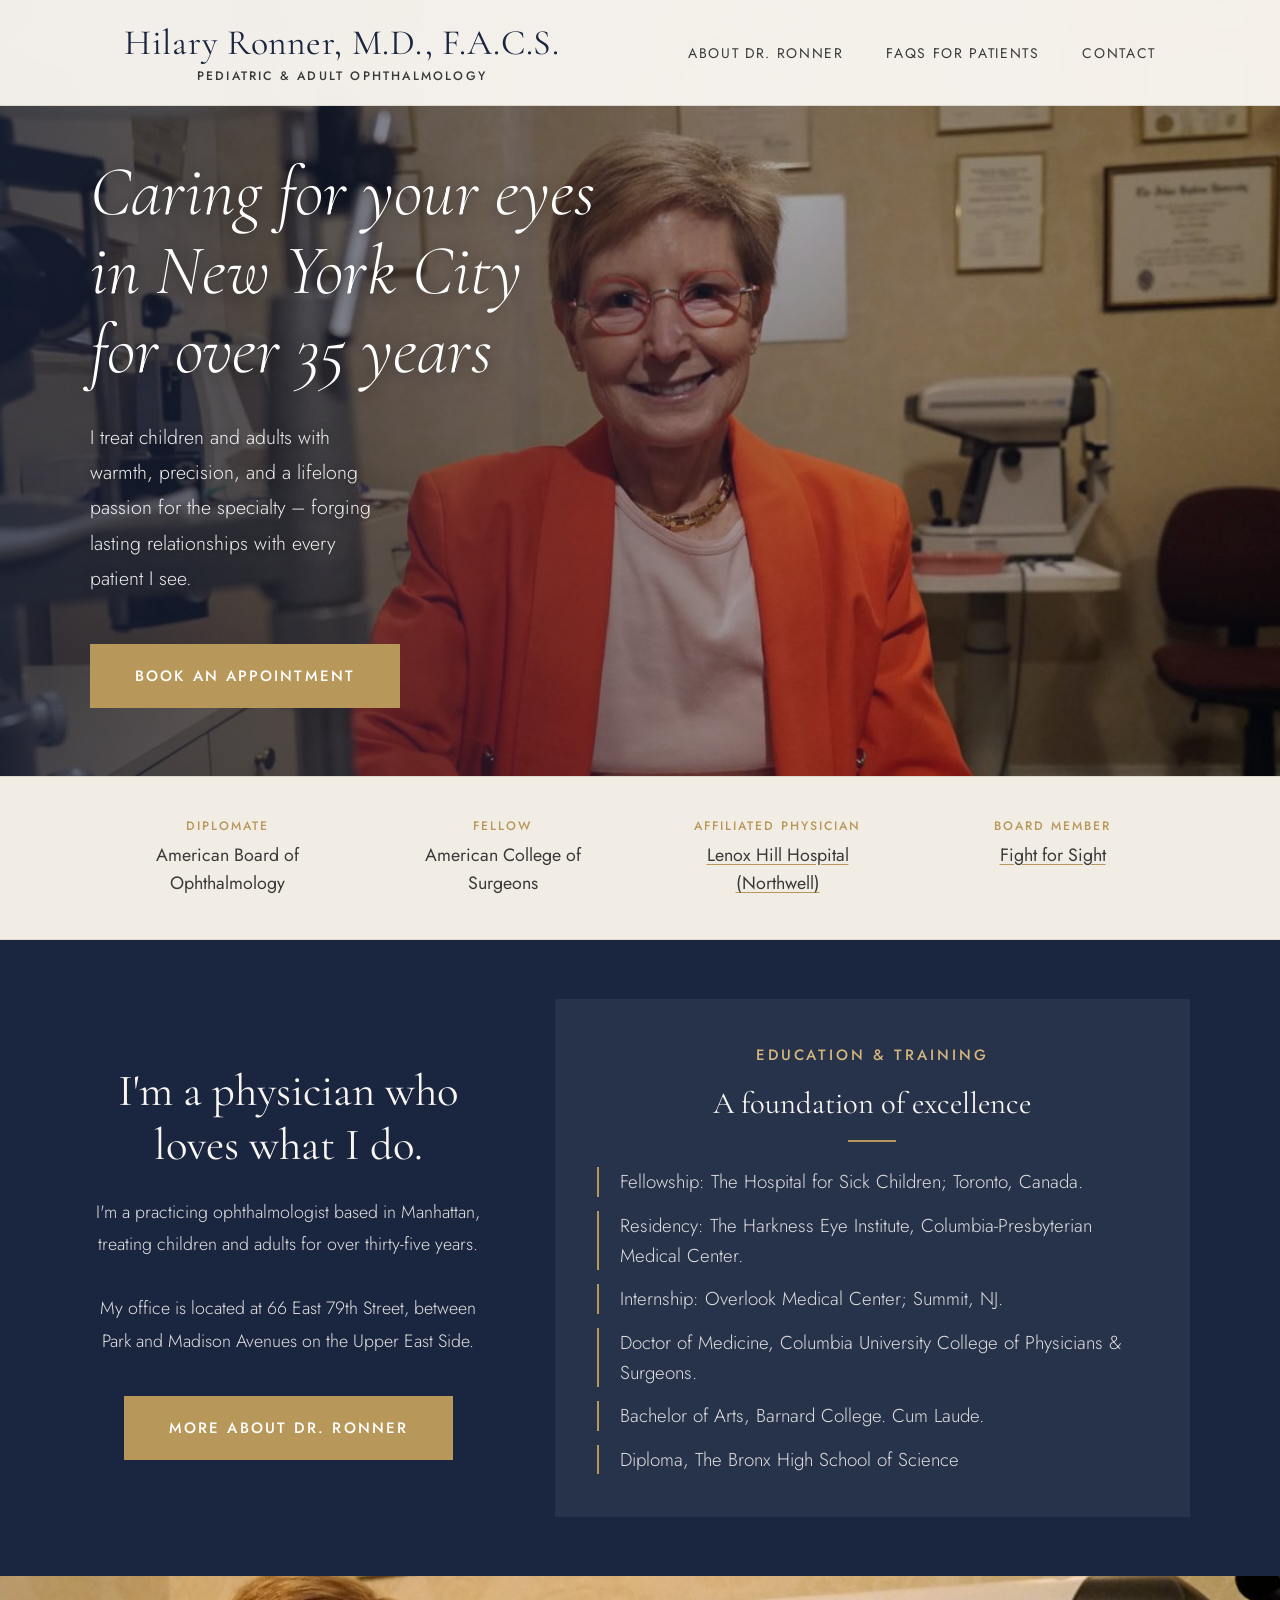
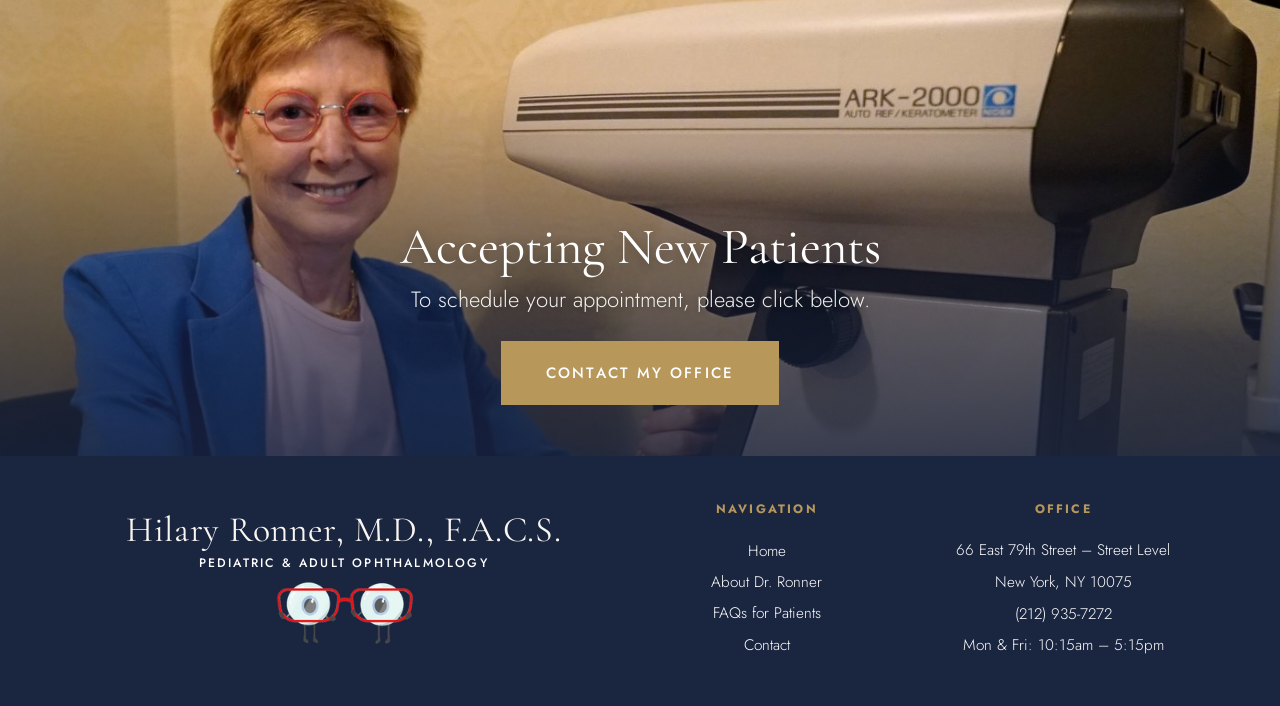
==== index.html @ f43180de "Add files via upload" ====
<!DOCTYPE html>
<html lang="en">
<head>
<meta charset="UTF-8">
<meta name="viewport" content="width=device-width,initial-scale=1.0">
<title>Hilary Ronner, M.D., F.A.C.S. — Ophthalmologist, New York City</title>
<link rel="icon" type="image/png" href="[data-uri]">
<meta name="description" content="Dr. Hilary Ronner is a highly regarded Pediatric and Adult Ophthalmologist in New York City with over 35 years of experience. Located at 66 East 79th Street on the Upper East Side of Manhattan. Accepting new patients. Call (212) 935-7272.">
<style>
@import url('https://fonts.googleapis.com/css2?family=Cormorant+Garamond:ital,wght@0,300;0,400;0,500;1,300;1,400&family=Jost:wght@300;400;500&display=swap');
*,*::before,*::after{box-sizing:border-box;margin:0;padding:0}
:root{
  --ivory:#f9f6f1;--cream:#f2ede4;--gold:#b8975a;--gold-lt:#d4b57a;
  --navy:#1a2540;--navy-lt:#2d3e60;--charcoal:#3a3a3a;--mid-gray:#7a7a7a;--lt-gray:#ddd8ce;
  --serif:'Cormorant Garamond',Georgia,serif;--sans:'Jost',system-ui,sans-serif;
  --max-w:1100px;--transition:0.3s ease;
}
html{scroll-behavior:smooth;font-size:17px}
body{background:var(--ivory);color:var(--charcoal);font-family:var(--sans);font-weight:300;font-size:1.08rem;line-height:1.75;-webkit-font-smoothing:antialiased}
a{color:inherit;text-decoration:none;transition:color var(--transition)}
img{display:block;max-width:100%}
h1,h2,h3,h4{font-family:var(--serif);font-weight:400;line-height:1.2;color:var(--navy)}
p{margin-bottom:1.2em}p:last-child{margin-bottom:0}
.container{max-width:var(--max-w);margin:0 auto;padding:0 2rem}
.section{padding:6rem 2rem}
.gold-rule{width:48px;height:2px;background:var(--gold);margin:1.5rem 0}
.section-label{font-family:var(--sans);font-size:0.88rem;font-weight:500;letter-spacing:0.2em;text-transform:uppercase;color:var(--gold)}
.section-title{font-family:var(--serif);font-size:clamp(2rem,3.5vw,3rem);margin-top:0.5rem;color:var(--ivory)}

/* Buttons */
.btn{display:inline-block;padding:1.4rem 2.8rem;font-family:var(--sans);font-size:0.82rem;font-weight:500;letter-spacing:0.14em;text-transform:uppercase;border:1.5px solid var(--gold);color:var(--gold);background:transparent;cursor:pointer;transition:background var(--transition),color var(--transition)}
.btn:hover{background:var(--gold);color:#fff}
.btn-solid{background:var(--gold);color:#fff}
.btn-solid:hover{background:var(--gold-lt);border-color:var(--gold-lt)}

/* Header */
.site-header{position:fixed;top:0;left:0;right:0;z-index:100;background:rgba(249,246,241,0.96);backdrop-filter:blur(8px);border-bottom:1px solid var(--lt-gray);transition:box-shadow var(--transition)}
.site-header.scrolled{box-shadow:0 2px 20px rgba(0,0,0,0.07)}
.header-inner{display:flex;align-items:center;justify-content:space-between;max-width:var(--max-w);margin:0 auto;padding:1.2rem 2rem}
.site-logo{font-family:var(--serif);font-size:2.1rem;font-weight:400;color:var(--navy);letter-spacing:0.02em;line-height:1.3;text-align:center}
.site-logo span{display:block;font-size:0.72rem;font-family:var(--sans);font-weight:500;letter-spacing:0.18em;text-transform:uppercase;color:var(--charcoal);margin-top:2px;text-align:center;}.site-footer .site-logo span{color:#ffffff}
.nav-links{display:flex;gap:2.5rem;list-style:none}
.nav-links a{font-size:0.82rem;font-weight:400;letter-spacing:0.12em;text-transform:uppercase;color:var(--charcoal);padding-bottom:2px;border-bottom:1.5px solid transparent;transition:border-color var(--transition),color var(--transition)}
.nav-links a:hover,.nav-links a.active{border-color:var(--gold);color:var(--navy)}
.nav-toggle{display:none !important;flex-direction:column;gap:5px;cursor:pointer;padding:4px;background:none;border:none}
.nav-toggle span{display:block;width:24px;height:1.5px;background:var(--navy);transition:transform 0.3s,opacity 0.3s}
.nav-toggle.open span:nth-child(1){transform:translateY(6.5px) rotate(45deg)}
.nav-toggle.open span:nth-child(2){opacity:0}
.nav-toggle.open span:nth-child(3){transform:translateY(-6.5px) rotate(-45deg)}
.mobile-nav{display:none;position:fixed;inset:0;background:var(--ivory);z-index:99;flex-direction:column;align-items:center;justify-content:center;gap:2.5rem}
.mobile-nav.open{display:flex}
.mobile-nav a{font-family:var(--serif);font-size:2rem;font-style:italic;color:var(--navy)}
.mobile-nav a:hover{color:var(--gold)}

/* Hero split */
.hero{min-height:82vh;display:flex;align-items:center;background:var(--navy);overflow:hidden;position:relative;padding:0}
.hero::before{content:'';position:absolute;inset:0;background-image:url("[data-uri]");background-size:130%;background-position:center 35%;opacity:0.85;z-index:0}
.hero::after{content:'';position:absolute;inset:0;background:linear-gradient(to right,rgba(26,37,64,0.65) 0%,rgba(26,37,64,0.28) 55%,rgba(26,37,64,0.02) 100%);z-index:1}
.hero-inner{position:relative;z-index:2;max-width:var(--max-w);margin:0 auto;padding:9rem 2rem 4rem 0;width:100%;}
.hero-eyebrow{font-family:var(--sans);font-size:0.7rem;font-weight:500;letter-spacing:0.25em;text-transform:uppercase;color:var(--gold);margin-bottom:1.5rem}
.hero h1{color:#ffffff;font-size:clamp(2.6rem,5.5vw,4.6rem);font-weight:300;font-style:italic;line-height:1.12;max-width:680px;margin-bottom:1.8rem;text-shadow:0 2px 16px rgba(0,0,0,0.45);text-align:left}
.hero-sub{color:rgba(255,255,255,0.92);font-size:1.15rem;max-width:300px;margin-bottom:2.8rem;line-height:1.8;text-shadow:0 1px 10px rgba(0,0,0,0.4);text-align:left}
@keyframes fadeUp{from{opacity:0;transform:translateY(24px)}to{opacity:1;transform:translateY(0)}}
.hero-eyebrow{animation:fadeUp 0.7s 0.1s both}
.hero h1{animation:fadeUp 0.7s 0.25s both}
.hero-sub{animation:fadeUp 0.7s 0.4s both}
.hero .btn{animation:fadeUp 0.7s 0.55s both}

/* Photo strip */
.photo-strip{display:flex;flex-direction:column}
.photo-strip-img{overflow:hidden;width:100%;height:420px}
.photo-strip-img img{width:100%;height:100%;object-fit:cover;object-position:center 30%;display:block}
.photo-strip-text{background:var(--navy);display:flex;align-items:center;justify-content:center;padding:4rem 2rem}
.photo-strip-text-inner{max-width:700px;text-align:center}

/* Credentials */
.credentials-strip{background:var(--cream);border-top:1px solid var(--lt-gray);border-bottom:1px solid var(--lt-gray);padding:2.4rem 2rem}
.credentials-grid{max-width:var(--max-w);margin:0 auto;display:grid;grid-template-columns:repeat(4,1fr);gap:0;align-items:start;}.cred-item{padding:0 2rem;}
.cred-item{font-size:1.05rem;font-weight:400;color:var(--charcoal);text-align:center;line-height:1.6}
.cred-item strong{display:block;font-size:0.72rem;font-weight:500;color:var(--gold);letter-spacing:0.16em;text-transform:uppercase;margin-bottom:4px}

/* Edu aside */
.intro-aside{background:var(--navy);color:var(--ivory);padding:3rem}
.intro-aside .section-label{color:var(--gold-lt)}
.edu-list{list-style:none;display:flex;flex-direction:column;gap:0.8rem}
.edu-list li{font-size:1.1rem;color:rgba(249,246,241,0.88);padding-left:1.2rem;border-left:2px solid var(--gold);line-height:1.6}

/* Banner */
.accepting-banner{background:var(--navy-lt);text-align:center;padding:3.5rem 2rem}
.accepting-banner h2{color:#fff;font-size:clamp(1.6rem,3vw,2.4rem);margin-bottom:0.5rem;text-shadow:0 1px 6px rgba(0,0,0,0.2)}
.accepting-banner p{color:#fff;margin-bottom:2rem;font-size:1.05rem;text-shadow:0 1px 4px rgba(0,0,0,0.15)}
.accepting-banner .btn{border-color:var(--gold);color:#fff;background:var(--gold)}
.accepting-banner .btn:hover{background:var(--gold-lt);border-color:var(--gold-lt);color:#fff}

/* Page hero */
.page-hero{background:var(--navy);padding:9rem 2rem 3rem;text-align:center}
.page-hero h1{color:var(--ivory);font-size:clamp(2rem,4.5vw,3.6rem);font-style:italic;font-weight:300}
.page-hero .gold-rule{margin:1.5rem auto}

/* About */
.about-hero-split{display:grid;grid-template-columns:1fr 1fr;min-height:70vh;background:var(--navy)}
.about-hero-left{display:flex;align-items:flex-end;padding:9rem 4rem 4rem}
.about-hero-right{position:relative;overflow:hidden}
.about-hero-right img{width:100%;height:100%;object-fit:cover;object-position:center top;display:block;opacity:0.9}
.about-hero-right::before{content:'';position:absolute;inset:0;background:linear-gradient(to right,var(--navy) 0%,transparent 25%);z-index:1;pointer-events:none}
.about-grid{display:grid;grid-template-columns:3fr 2fr;gap:5rem;align-items:start}
.about-quote{font-family:var(--serif);font-size:1.8rem;font-style:italic;color:var(--navy);line-height:1.5;border-left:3px solid var(--gold);padding-left:1.5rem;margin:2rem 0}
.sidebar-card{background:var(--cream);border:1px solid var(--lt-gray);padding:2.4rem;position:sticky;top:100px;margin-bottom:1.5rem}
.sidebar-card h4{font-family:var(--sans);font-size:0.85rem;letter-spacing:0.18em;text-transform:uppercase;color:var(--gold);margin-bottom:1rem}
.sidebar-card ul{list-style:none;display:flex;flex-direction:column;gap:0.7rem}
.sidebar-card li{font-size:1rem;color:var(--charcoal);line-height:1.5;padding-bottom:0.7rem;border-bottom:none}
.sidebar-card li:last-child{border-bottom:none;padding-bottom:0}

/* FAQ */
.faq-list{max-width:780px;margin:0 auto;display:flex;flex-direction:column}
.faq-item{border-bottom:1px solid var(--lt-gray)}
.faq-q{width:100%;text-align:left;background:none;border:none;padding:1.6rem 0;font-family:var(--serif);font-size:1.4rem;color:var(--navy);cursor:pointer;display:flex;align-items:flex-start;justify-content:space-between;gap:1rem}
.faq-icon{flex-shrink:0;width:22px;height:22px;border:1.5px solid var(--gold);border-radius:50%;display:flex;align-items:center;justify-content:center;transition:transform 0.3s,background 0.3s;margin-top:3px}
.faq-icon::after{content:'+';font-family:var(--sans);font-size:0.9rem;color:var(--gold);line-height:1;transition:transform 0.3s}
.faq-item.open .faq-icon{background:var(--gold)}
.faq-item.open .faq-icon::after{content:'−';color:#fff}
.faq-a{max-height:0;overflow:hidden;transition:max-height 0.4s ease}
.faq-item.open .faq-a{max-height:400px}
.faq-a p{padding-bottom:1.6rem;color:var(--charcoal);font-size:1.1rem;line-height:1.8}

/* Contact */
.contact-grid{display:grid;grid-template-columns:1fr 1fr;gap:5rem;align-items:start}
.contact-info h3{font-size:1.5rem;margin-bottom:1.5rem}
.info-block{margin-bottom:2rem}
.info-block .label{font-size:0.82rem;font-weight:500;letter-spacing:0.18em;text-transform:uppercase;color:var(--gold);margin-bottom:0.4rem}
.info-block p{font-size:1.1rem;color:var(--charcoal);margin-bottom:0.2em}
.hours-table{width:100%;border-collapse:collapse;font-size:1.05rem;margin-top:0.5rem}
.hours-table td{padding:0.3rem 0;color:var(--charcoal)}
.hours-table td:last-child{text-align:right}
.contact-form-wrap{background:var(--cream);padding:3rem}
.contact-form-wrap h3{font-size:1.5rem;margin-bottom:0.4rem}
.form-sub{font-size:1rem;color:var(--mid-gray);margin-bottom:2rem}
.form-group{margin-bottom:1.5rem}
.form-group label{display:block;font-size:0.85rem;font-weight:500;letter-spacing:0.14em;text-transform:uppercase;color:var(--mid-gray);margin-bottom:0.5rem}
.form-group input,.form-group textarea{width:100%;background:var(--ivory);border:1px solid var(--lt-gray);padding:0.85rem 1rem;font-family:var(--sans);font-size:1.05rem;color:var(--charcoal);outline:none;transition:border-color var(--transition);resize:vertical}
.form-group input:focus,.form-group textarea:focus{border-color:var(--gold)}
.form-group textarea{min-height:130px}
.form-row{display:grid;grid-template-columns:1fr 1fr;gap:1rem}
.form-success{display:none;background:var(--navy);color:var(--ivory);padding:1.2rem 1.5rem;font-size:0.9rem;margin-top:1rem;text-align:center}

/* Footer */
.site-footer{background:var(--navy);color:#ffffff;padding:2.5rem 2rem}
.footer-inner{max-width:var(--max-w);margin:0 auto;padding:0}
.footer-top{display:grid;grid-template-columns:2fr 1fr 1fr;gap:2.5rem;align-items:center;}
.footer-brand .site-logo{color:var(--ivory);margin-bottom:1rem}
.footer-brand p{font-size:0.9rem;max-width:280px}
.footer-col h5{font-family:var(--sans);font-size:0.72rem;letter-spacing:0.18em;text-transform:uppercase;color:var(--gold);margin-bottom:0.5rem}
.footer-col ul{list-style:none;display:flex;flex-direction:column;gap:0.3em;align-items:center;}
.footer-col a{font-size:0.9rem;color:#ffffff;transition:color var(--transition)}
.footer-col a:hover{color:var(--gold)}
.footer-col p{font-size:0.9rem;margin-bottom:0.3em}
.footer-bottom{display:flex;justify-content:space-between;align-items:center;font-size:0.9rem;color:#ffffff}

@media(max-width:900px){.nav-toggle{display:flex !important;}
  .nav-links{display:none}.nav-toggle{display:flex}
  
  .photo-strip{grid-template-columns:1fr}.photo-strip-img{min-height:320px}.photo-strip-text{padding:3rem 2rem}
  .about-hero-split{grid-template-columns:1fr}.about-hero-right{min-height:340px}.about-hero-left{padding:9rem 2rem 3rem}
  .about-grid{grid-template-columns:1fr;gap:2.5rem}
  .contact-grid{grid-template-columns:1fr;gap:2.5rem}
  .footer-top{grid-template-columns:1fr;gap:2rem}.footer-bottom{flex-direction:column;gap:0.5rem;text-align:center}
  .sidebar-card{position:static}
}
@media(max-width:600px){
  .form-row{grid-template-columns:1fr}.contact-form-wrap{padding:2rem 1.5rem}
}
.photo-strip-text p{color:rgba(249,246,241,0.88);font-size:1.05rem;line-height:1.8}.photo-strip-text strong{color:var(--ivory)}.photo-strip-text .btn{border-color:var(--gold-lt);color:var(--gold-lt)}.photo-strip-text .btn:hover{background:var(--gold-lt);color:#fff}.photo-strip-text .gold-rule{margin:1.5rem auto;}.photo-strip-text .btn{margin-top:0.5rem;}
.welcome-col p{color:rgba(249,246,241,0.9);font-size:1.05rem;line-height:1.8;}
.welcome-col strong{color:#ffffff;}
.welcome-col .section-title{color:var(--ivory);}
.intro-aside .gold-rule{margin:1rem auto 1.5rem;}.intro-aside .edu-list{text-align:left;}.footer-brand{text-align:center;}.site-footer .site-logo{text-align:center;}.welcome-col .btn{background:var(--gold);color:#fff;border-color:var(--gold);}.welcome-col .btn:hover{background:var(--gold-lt);border-color:var(--gold-lt);}.footer-col p{text-align:center;}.footer-col ul{text-align:center;}.site-footer .site-logo{font-size:2.1rem;}.page-section{display:none !important;opacity:0;transition:opacity 0.25s ease;}.page-section.active{display:block !important;opacity:1;}.nav-btn{background:none;border:none;border-bottom:1.5px solid transparent;padding-bottom:2px;font-size:0.82rem;font-weight:400;letter-spacing:0.12em;text-transform:uppercase;color:var(--charcoal);cursor:pointer;transition:border-color 0.3s,color 0.3s;font-family:var(--sans);}
.nav-btn:hover,.nav-btn.active{border-color:var(--gold);color:var(--navy);}
.mobile-nav-btn{background:none;border:none;font-family:var(--serif);font-size:2rem;font-style:italic;color:var(--navy);cursor:pointer;}
.mobile-nav-btn:hover{color:var(--gold);}

@media(max-width:900px){
  /* Footer logo spacing */
  .footer-brand .site-logo span{margin-bottom:0.8rem;display:block;}

  /* Page hero top padding for mobile */
  .page-hero{padding-top:12rem !important;padding-bottom:2rem !important;}

  /* Mobile nav */
  .mobile-nav a{font-family:var(--serif);font-size:2rem;font-style:italic;color:var(--navy);}

  /* About page mobile — quote full width, photo below */
  .about-float-photo{float:none !important;width:100% !important;margin:0 0 1.5rem 0 !important;}
  .about-float-quote{display:block;width:100%;}
  .about-main{text-align:center !important;}
  .about-main p{text-align:center !important;}
  .about-quote{text-align:center !important;border-left:none !important;padding-left:0 !important;border-top:2px solid var(--gold);border-bottom:2px solid var(--gold);padding:1rem 0 !important;}

  /* Hero mobile rules moved to narrower breakpoint below */

  /* Credentials strip — 2x2 grid on mobile */
  .credentials-grid{grid-template-columns:1fr 1fr !important;gap:1.5rem !important;padding:0 1rem !important;}
  .cred-item{padding:0 !important;text-align:center !important;}
  .credentials-strip{padding:2rem 1.5rem !important;}

  /* Normalize all section vertical padding on mobile */
  .section{padding:2rem 1.5rem !important;}
  .container{padding:0 !important;}

  /* Education box — equal space above and below */
  .intro-aside{margin:0 !important;}

  /* Photo strip — no extra bottom space */
  .photo-strip-text{padding:2rem 1.5rem !important;}

  /* Welcome column — tighten bottom before button */
  .welcome-col{padding-bottom:0 !important;}
  .welcome-col .btn{margin-top:1.5rem !important;margin-bottom:0 !important;}

  /* Two-col nav section equal spacing */
  section[style*="background:var(--navy)"]{padding:2rem 1.5rem !important;}

  /* Remove extra margins from inline-styled sections */
  section[style*="padding-top:1.5rem"]{padding:2rem 1.5rem !important;}
  section[style*="padding-top:2rem"]{padding:2rem 1.5rem !important;}
  section[style*="padding-top:5rem"]{padding:2rem 1.5rem !important;}

  /* Photo strip text */
  .photo-strip-text{padding:2.5rem 1.5rem !important;}

  /* Accepting overlay */
  div[style*="position:absolute;bottom:0"]{
    padding:2.5rem 1.5rem 2rem !important;
  }

  /* Footer */
  .footer-top{grid-template-columns:1fr !important;gap:2rem !important;text-align:center !important;}
  .footer-col{text-align:center !important;}
  .site-footer{padding:2rem 1.5rem !important;}

  /* Welcome + Education two-col section — stack to single col */
  .section > .container > div[style*="grid-template-columns:1fr 1.6fr"],
  div[style*="grid-template-columns:1fr 1.6fr"]{
    grid-template-columns:1fr !important;
    gap:2rem !important;
  }

  /* Accepting patients overlay text */
  div[style*="position:absolute;bottom:0"]{
    padding:3rem 1.5rem 2rem !important;
  }
  div[style*="position:absolute;bottom:0"] p{
    font-size:0.9rem !important;
    padding:0 0.5rem !important;
    white-space:normal !important;
    word-break:normal !important;
    overflow-wrap:break-word !important;
    max-width:100% !important;
  }
  div[style*="position:absolute;bottom:0"] h2{
    font-size:clamp(1.4rem,5vw,2rem) !important;
  }
  .contact-info-grid{grid-template-columns:1fr !important;gap:2rem !important;}
  /* Hilary 2 image — restore natural crop on mobile */
  img[alt="Dr. Ronner with diagnostic equipment"]{height:auto !important;object-position:center center !important;}
}

@media(max-width:600px){
  .hero{min-height:auto !important;display:flex !important;flex-direction:column !important;padding:0 !important;gap:0 !important;padding-top:70px !important;background:transparent !important;}
  .hero::before{display:none !important;}
  .hero::after{display:none !important;}
  .hero-right{display:none !important;}
  .hero-mobile-img{display:block !important;}
  .hero-left{padding:0 !important;background:var(--navy);width:100%;margin-top:0 !important;}
  .hero-inner{padding:1.5rem 1.5rem 2rem !important;text-align:center !important;display:flex !important;flex-direction:column !important;align-items:center !important;background:var(--navy);}
  .hero h1{font-size:clamp(2rem,7vw,2.8rem) !important;text-align:center !important;}
  .hero-sub{max-width:100% !important;text-align:center !important;margin-bottom:1rem !important;}
}</style>

<!-- Structured data for search engines and AI assistants -->
<script type="application/ld+json">
{
  "@context": "https://schema.org",
  "@type": "Physician",
  "name": "Hilary Ronner, M.D., F.A.C.S.",
  "description": "Dr. Hilary Ronner is a board-certified Pediatric and Adult Ophthalmologist in New York City with over 35 years of experience treating children and adults. She is a Diplomate of the American Board of Ophthalmology and a Fellow of the American College of Surgeons.",
  "medicalSpecialty": ["Ophthalmology", "Pediatric Ophthalmology"],
  "url": "https://www.hilaryronnermd.com",
  "telephone": "(212) 935-7272",
  "address": {
    "@type": "PostalAddress",
    "streetAddress": "66 East 79th Street",
    "addressLocality": "New York",
    "addressRegion": "NY",
    "postalCode": "10075",
    "addressCountry": "US"
  },
  "openingHours": ["Mo 10:15-17:15", "Fr 10:15-17:15"],
  "areaServed": ["New York City", "Manhattan", "Upper East Side"],
  "hasCredential": [
    "Diplomate, American Board of Ophthalmology",
    "Fellow, American College of Surgeons"
  ],
  "alumniOf": [
    "Columbia University College of Physicians and Surgeons",
    "Barnard College"
  ],
  "affiliation": "Lenox Hill Hospital (Northwell Health)",
  "isAcceptingNewPatients": true
}
</script>

<!-- Additional keywords for AI and search discoverability -->
<meta name="keywords" content="ophthalmologist NYC, eye doctor New York City, pediatric ophthalmologist Manhattan, adult ophthalmologist Upper East Side, best ophthalmologist NYC, eye exam New York, children eye doctor NYC, glaucoma, macular degeneration, strabismus, amblyopia, Hilary Ronner MD, 66 East 79th Street ophthalmologist">
<meta name="geo.region" content="US-NY">
<meta name="geo.placename" content="New York City">
<meta property="og:title" content="Hilary Ronner, M.D., F.A.C.S. — Ophthalmologist, New York City">
<meta property="og:description" content="Pediatric and Adult Ophthalmologist on the Upper East Side of Manhattan. Over 35 years of experience. Accepting new patients. (212) 935-7272.">
<meta property="og:type" content="website">
</head>
<body>

<header class="site-header">
  <div class="header-inner">
    <button onclick="showPage(&quot;home&quot;)" class="site-logo" style="background:none;border:none;cursor:pointer;text-align:left;">
      Hilary Ronner, M.D., F.A.C.S.
      <span>Pediatric &amp; Adult Ophthalmology</span>
    </button>
    <nav><ul class="nav-links">
      <li><button onclick="showPage(&quot;about&quot;)" data-page="about" class="nav-btn">About Dr. Ronner</button></li>
      <li><button onclick="showPage(&quot;faqs&quot;)" data-page="faqs" class="nav-btn">FAQs for Patients</button></li>
      <li><button onclick="showPage(&quot;contact&quot;)" data-page="contact" class="nav-btn">Contact</button></li>
    </ul></nav>
    <button class="nav-toggle" aria-label="Open menu"><span></span><span></span><span></span></button>
  </div>
</header>
<nav class="mobile-nav">
  <button onclick="showPage(&quot;home&quot;)" data-page="home" class="mobile-nav-btn">Home</button>
  <button onclick="showPage(&quot;about&quot;)" data-page="about" class="mobile-nav-btn">About Dr. Ronner</button>
  <button onclick="showPage(&quot;faqs&quot;)" data-page="faqs" class="mobile-nav-btn">FAQs for Patients</button>
  <button onclick="showPage(&quot;contact&quot;)" data-page="contact" class="mobile-nav-btn">Contact</button>
</nav>

<div id="home" class="page-section"><section class="hero">
  <img class="hero-mobile-img" src="[data-uri]" alt="Dr. Hilary Ronner" style="display:none;width:100%;height:420px;object-fit:cover;object-position:center bottom;transform:translateY(60px);margin-bottom:0.8rem;">
  <div class="hero-inner">
    <h1>Caring for your eyes<br>in New York City<br>for over 35 years</h1>
    <p class="hero-sub">I treat children and adults with warmth, precision, and a lifelong passion for the specialty – forging lasting relationships with every patient I see.</p>
    <button onclick="showPage(&quot;contact&quot;)" class="btn btn-solid" style="padding:22px 44px;font-size:15px;height:64px;display:inline-flex;align-items:center;">Book an Appointment</button>
  </div>
</section>

<div class="credentials-strip">
  <div class="credentials-grid">
    <div class="cred-item"><strong>Diplomate</strong>American Board of Ophthalmology</div>
    <div class="cred-item"><strong>Fellow</strong>American College of Surgeons</div>
    <div class="cred-item"><strong>Affiliated Physician</strong><a href="https://www.northwell.edu/find-care/find-a-doctor/dr-hilary-j-ronner-md-1699851014" target="_blank" rel="noopener" style="color:var(--charcoal);text-decoration:underline;text-decoration-color:var(--gold);text-underline-offset:3px;">Lenox Hill Hospital (Northwell)</a></div>
    <div class="cred-item"><strong>Board Member</strong><a href="https://fightforsight.org/board-and-staff/" target="_blank" rel="noopener" style="color:var(--charcoal);text-decoration:underline;text-decoration-color:var(--gold);text-underline-offset:3px;">Fight for Sight</a></div>
  </div>
</div>

<section style="background:var(--navy);padding:3.5rem 2rem;">
  <div style="max-width:var(--max-w);margin:0 auto;display:grid;grid-template-columns:1fr 1.6fr;gap:4rem;align-items:center;">

    <div class="photo-strip-text-inner welcome-col" style="text-align:center;">
      <h2 class="section-title" style="margin-bottom:1.4rem;">I'm a physician who loves what I do.</h2>
      <p>I'm a practicing ophthalmologist based in Manhattan, treating children and adults for over thirty-five years.<br><br>My office is located at 66 East 79th Street, between Park and Madison Avenues on the Upper East Side.</p>
      <button onclick="showPage(&quot;about&quot;)" class="btn btn-solid" style="padding:22px 44px;font-size:15px;height:64px;display:inline-flex;align-items:center;margin-top:1.2em;">More About Dr. Ronner</button>
    </div>

    <div class="intro-aside" style="background:rgba(255,255,255,0.06);padding:2.5rem;text-align:center;">
      <p class="section-label">Education &amp; Training</p>
      <h3 style="font-family:var(--serif);font-size:1.8rem;color:var(--ivory);margin:0.5rem 0 0.5rem;">A foundation of excellence</h3>
      <div class="gold-rule"></div>
      <ul class="edu-list">
        <li>Fellowship: The Hospital for Sick Children; Toronto, Canada.</li>
        <li>Residency: The Harkness Eye Institute, Columbia-Presbyterian Medical Center.</li>
        <li>Internship: Overlook Medical Center; Summit, NJ.</li>
        <li>Doctor of Medicine, Columbia University College of Physicians &amp; Surgeons.</li>
        <li>Bachelor of Arts, Barnard College. Cum Laude.</li>
        <li>Diploma, The Bronx High School of Science</li>
      </ul>
    </div>

  </div>
</section>






<div style="position:relative;width:100%;overflow:hidden;line-height:0;">
  <img src="[data-uri]" alt="Dr. Ronner with diagnostic equipment" style="width:100%;height:480px;object-fit:cover;object-position:center 10%;display:block;">
  <div style="position:absolute;bottom:0;left:0;right:0;background:linear-gradient(to top,rgba(26,37,64,0.82) 0%,rgba(26,37,64,0.5) 50%,transparent 100%);padding:8rem 2rem 3rem;text-align:center;">
    <h2 style="font-family:var(--serif);font-size:clamp(2.2rem,4vw,3.2rem);color:#fff;margin-bottom:1.2rem;text-shadow:0 2px 12px rgba(0,0,0,0.3);">Accepting New Patients</h2>
    <p style="color:rgba(255,255,255,0.92);font-size:1.3rem;margin-bottom:2.5rem;text-shadow:0 1px 6px rgba(0,0,0,0.3);">To schedule your appointment, please click below.</p>
    <button onclick="showPage(&quot;contact&quot;)" class="btn btn-solid" style="padding:22px 44px;font-size:15px;height:64px;display:inline-flex;align-items:center;">Contact My Office</button>
  </div>
</div></div>
<div id="about" class="page-section">
<!-- Simple navy page header — no photo -->
<section class="page-hero" style="padding-top:9rem;padding-bottom:3rem;">
  <p class="section-label">Meet the Physician</p>
  <div class="gold-rule" style="margin:1.5rem auto;"></div>
  <h1>About Dr. Ronner</h1>
</section>

<!-- Bio with photo fading in on right, full width below -->
<section class="section" style="padding-top:2rem;padding-bottom:0;">
  <div class="container">
    <div style="position:relative;">

      <!-- Photo anchored top-right -->
      <div class="about-float-photo" style="float:right;width:42%;margin:0 0 2rem 3rem;position:relative;">
        <div style="position:absolute;inset:0;background:linear-gradient(to right,var(--ivory) 0%,transparent 8%);z-index:1;pointer-events:none;"></div>
        <img src="[data-uri]" alt="Dr. Hilary Ronner" style="width:100%;display:block;object-fit:cover;">
      </div>

      <!-- All bio text flows around the photo -->
      <div style="text-align:justify;">
        <blockquote class="about-quote about-float-quote" style="margin-top:0;">"My love for all things eyes stems from a very early experience."</blockquote>
        <p>As an infant, I was diagnosed with both strabismus and amblyopia. Thankfully, I underwent successful patching and surgical treatment. As a result, I visited my ophthalmologist annually – and fell in love with the specialty.</p>
        <p>I always wanted to be a doctor, and I attended the Columbia University College of Physicians and Surgeons. After graduation, I was awarded a prestigious residency at The Harkness Eye Institute at Columbia-Presbyterian Medical Center, where I developed my medical and surgical skills under some of the most preeminent ophthalmologists in the world.</p>
        <p>After my residency, I was accepted as a Fellow in Pediatric Ophthalmology and Ocular Oncology at the Hospital for Sick Children at the University of Toronto – furthering my training at one of the very finest hospitals specializing in all aspects of pediatrics.</p>
        <p>A lifelong New Yorker, I grew up in Riverdale and attended The Bronx High School of Science. An alumna of Barnard College, I graduated cum laude, majoring in Music History. I play three instruments – flute, piano, and cello – but my first love has always been ophthalmology.</p>
        <p>I have been in practice for over 35 years and continue to love what I do, especially forging lasting relationships with all of my patients, old and new.</p>
      </div>
      <div style="clear:both;"></div>
    </div>
  </div>
</section>

        <!-- Combined credentials box -->
<div class="container">
    <div style="margin-top:2.5rem;">
      <div class="sidebar-card" style="position:static;">

        <!-- Education & Training -->
        <h4 style="text-align:center;margin-bottom:1.2rem;">Education &amp; Training</h4>
        <div style="display:grid;grid-template-columns:1fr 1fr;gap:1rem 3rem;margin-bottom:2rem;">
          <ul style="list-style:none;">
            <li style="font-size:1rem;color:var(--charcoal);line-height:1.5;padding-bottom:0.7rem;">Fellowship: The Hospital for Sick Children; Toronto, Canada.</li>
            <li style="font-size:1rem;color:var(--charcoal);line-height:1.5;padding-bottom:0.7rem;">Residency: The Harkness Eye Institute, Columbia-Presbyterian Medical Center.</li>
            <li style="font-size:1rem;color:var(--charcoal);line-height:1.5;">Internship: Overlook Medical Center; Summit, NJ.</li>
          </ul>
          <ul style="list-style:none;">
            <li style="font-size:1rem;color:var(--charcoal);line-height:1.5;padding-bottom:0.7rem;">Doctor of Medicine, Columbia University College of Physicians &amp; Surgeons.</li>
            <li style="font-size:1rem;color:var(--charcoal);line-height:1.5;padding-bottom:0.7rem;">Bachelor of Arts, Barnard College. Cum Laude.</li>
            <li style="font-size:1rem;color:var(--charcoal);line-height:1.5;">Diploma, The Bronx High School of Science</li>
          </ul>
        </div>

        <!-- Affiliations -->
        <h4 style="text-align:center;margin-bottom:1.2rem;">Affiliations</h4>
        <div style="display:grid;grid-template-columns:1fr 1fr;gap:1rem 3rem;">
          <ul style="list-style:none;">
            <li style="font-size:1rem;color:var(--charcoal);line-height:1.5;padding-bottom:0.7rem;">Diplomate, American Board of Ophthalmology</li>
            <li style="font-size:1rem;color:var(--charcoal);line-height:1.5;">Fellow, American College of Surgeons</li>
          </ul>
          <ul style="list-style:none;">
            <li style="font-size:1rem;color:var(--charcoal);line-height:1.5;padding-bottom:0.7rem;">Affiliated Physician, <a href="https://www.northwell.edu/find-care/find-a-doctor/dr-hilary-j-ronner-md-1699851014" target="_blank" rel="noopener" style="color:var(--gold);text-decoration:underline;text-underline-offset:3px;">Lenox Hill Hospital (Northwell)</a></li>
            <li style="font-size:1rem;color:var(--charcoal);line-height:1.5;">Board Member, <a href="https://fightforsight.org/board-and-staff/" target="_blank" rel="noopener" style="color:var(--gold);text-decoration:underline;text-underline-offset:3px;">Fight for Sight</a></li>
          </ul>
        </div>

      </div>
      <div style="text-align:center;margin-top:2rem;margin-bottom:2rem;">
        <button onclick="showPage(&quot;contact&quot;)" class="btn btn-solid">Book an Appointment</button>
      </div>
    </div>
</div>

  </div>
</section>
</div>

<div id="faqs" class="page-section"><section class="page-hero">
  <p class="section-label">Patient Information</p>
  <div class="gold-rule"></div>
  <h1>Frequently Asked Questions</h1>
</section>

<section class="section" style="background:var(--ivory);padding-top:0;padding-bottom:2rem;">
  <div class="container">
    <div class="faq-list">

            <div class="faq-item" style="border-bottom:1px solid var(--lt-gray);padding:1.6rem 0;">
        <p style="font-family:var(--serif);font-size:1.4rem;color:var(--navy);margin-bottom:0.8rem;">Is Dr. Ronner accepting new patients?</p>
        <p style="font-size:1.1rem;color:var(--charcoal);line-height:1.8;">Yes – Yes — I am happy to welcome new patients, both children and adults.</p>
      </div>
            <div class="faq-item" style="border-bottom:1px solid var(--lt-gray);padding:1.6rem 0;">
        <p style="font-family:var(--serif);font-size:1.4rem;color:var(--navy);margin-bottom:0.8rem;">How do I book an appointment?</p>
        <p style="font-size:1.1rem;color:var(--charcoal);line-height:1.8;">Please call my office at <a href="tel:2129357272" style="color:var(--gold);">(212) 935-7272</a>, and she'll be happy to examine you.</p>
      </div>
            <div class="faq-item" style="border-bottom:1px solid var(--lt-gray);padding:1.6rem 0;">
        <p style="font-family:var(--serif);font-size:1.4rem;color:var(--navy);margin-bottom:0.8rem;">What insurance does Dr. Ronner accept?</p>
        <p style="font-size:1.1rem;color:var(--charcoal);line-height:1.8;">I accept Medicare, UnitedHealthCare, Oxford (PPO &amp; HMO), Blue Cross Blue Shield (PPO &amp; HMO), Cigna, and more. Please check with your insurance company to confirm participation. HMO plans require a referral from your primary care physician, which is the patient's responsibility to obtain.</p>
      </div>
            <div class="faq-item" style="border-bottom:1px solid var(--lt-gray);padding:1.6rem 0;">
        <p style="font-family:var(--serif);font-size:1.4rem;color:var(--navy);margin-bottom:0.8rem;">What if I have an emergency on the weekend?</p>
        <p style="font-size:1.1rem;color:var(--charcoal);line-height:1.8;">On weekends, my office number forwards directly to her cell phone, and she will speak with you personally – and examine you in her office if necessary. Please call Dr. Ronner; do not visit a walk-in clinic such as CityMD.</p>
      </div>
            <div class="faq-item" style="border-bottom:1px solid var(--lt-gray);padding:1.6rem 0;">
        <p style="font-family:var(--serif);font-size:1.4rem;color:var(--navy);margin-bottom:0.8rem;">Which hospital is Dr. Ronner affiliated with?</p>
        <p style="font-size:1.1rem;color:var(--charcoal);line-height:1.8;">I am affiliated with Lenox Hill Hospital (Northwell Health).</p>
      </div>
            <div class="faq-item" style="border-bottom:1px solid var(--lt-gray);padding:1.6rem 0;">
        <p style="font-family:var(--serif);font-size:1.4rem;color:var(--navy);margin-bottom:0.8rem;">I have a billing question – who should I contact?</p>
        <p style="font-size:1.1rem;color:var(--charcoal);line-height:1.8;">Please call my billing service, Practice Care, at <a href="tel:18003747045" style="color:var(--gold);">(800) 374-7045</a> ext. 9103 and ask to speak with Karen Frudden.</p>
      </div>
            <div class="faq-item" style="border-bottom:1px solid var(--lt-gray);padding:1.6rem 0;">
        <p style="font-family:var(--serif);font-size:1.4rem;color:var(--navy);margin-bottom:0.8rem;">At what age should a child have a full eye exam?</p>
        <p style="font-size:1.1rem;color:var(--charcoal);line-height:1.8;">It is recommended that a complete exam by an ophthalmologist take place when the child starts pre-school. I will put drops in the child's eyes to view the retina and determine whether glasses are needed. If glasses are prescribed, annual visits are recommended; if not, every 3–4 years is typically sufficient.</p>
      </div>
            <div class="faq-item" style="border-bottom:none;padding:1.6rem 0;">
        <p style="font-family:var(--serif);font-size:1.4rem;color:var(--navy);margin-bottom:0.8rem;">When should an adult start getting full eye exams?</p>
        <p style="font-size:1.1rem;color:var(--charcoal);line-height:1.8;">For a healthy patient with no medical problems, a full annual ophthalmologic exam should begin at age 35. If there is a family history of glaucoma or macular degeneration, exams should begin several years earlier. Early diagnosis leads to significantly better visual outcomes.</p>
      </div>
    </div>
  </div>
</section>

<section class="accepting-banner">
  <div class="container">
    <h2>Ready to make an appointment?</h2>
    <div style="margin-top:1.8rem;"></div>
    <button onclick="showPage(&quot;contact&quot;)" class="btn">Contact My Office</button>
  </div>
</section></div>
<div id="contact" class="page-section">
<section class="page-hero">
  <p class="section-label">Get in Touch</p>
  <div class="gold-rule" style="margin:1.5rem auto;"></div>
  <h1>Contact Us</h1>
</section>

<section class="section" style="padding-top:2rem;padding-bottom:2rem;">
  <div class="container">

    <!-- Two columns: info left, map right -->
    <div class="contact-info-grid" style="display:grid;grid-template-columns:1fr 1fr;gap:4rem;align-items:start;margin-bottom:2rem;">

      <!-- Left: contact info -->
      <div style="text-align:center;">
        <div class="info-block" style="margin-bottom:1.8rem;">
          <p class="label">To Book an Appointment</p>
          <p>Please call the office directly:</p>
          <p style="font-size:1.4rem;font-family:var(--serif);color:var(--navy);margin-top:0.3rem;">
            <a href="tel:2129357272">(212) 935-7272</a>
          </p>
        </div>

        <div class="info-block" style="margin-bottom:1.8rem;">
          <p class="label">Address</p>
          <p>66 East 79th Street – Street Level</p>
          <p>(Between Park and Madison Avenues)</p>
          <p>New York, NY 10075</p>
        </div>

        <div class="info-block" style="margin-bottom:1.8rem;">
          <p class="label">Office Hours</p>
          <p>Mondays &amp; Fridays 10:15am – 5:15pm</p>
        </div>

        <div class="info-block">
          <p class="label">Fax</p>
          <p>(212) 249-7630</p>
        </div>
      </div>

      <!-- Right: map -->
      <div>
        <iframe
  src="https://www.openstreetmap.org/export/embed.html?bbox=-73.9650%2C40.7740%2C-73.9590%2C40.7780&layer=mapnik&marker=40.7762%2C-73.9620"
  width="100%"
  height="100%"
  style="border:none;display:block;min-height:520px;"
  title="66 East 79th Street, New York NY"
  loading="lazy">
</iframe>
      </div>

    </div>

    <!-- Contact form centered below -->
    <div style="max-width:680px;margin:0 auto;margin-top:-1px;">
      <div class="contact-form-wrap">
        <h3 style="text-align:center;">Send a Message</h3>
        <p style="text-align:center;font-size:1.05rem;color:var(--charcoal);margin-bottom:1.5rem;">For non-appointment related questions.</p>
        <form class="contact-form">
          <div class="form-row">
            <div class="form-group">
              <label for="fn">First Name <span style="color:var(--gold)">*</span></label>
              <input type="text" id="fn" required>
            </div>
            <div class="form-group">
              <label for="ln">Last Name <span style="color:var(--gold)">*</span></label>
              <input type="text" id="ln" required>
            </div>
          </div>
          <div class="form-group">
            <label for="em">Email Address <span style="color:var(--gold)">*</span></label>
            <input type="email" id="em" required>
          </div>
          <div class="form-group">
            <label for="msg">Message <span style="color:var(--gold)">*</span></label>
            <textarea id="msg" required></textarea>
          </div>
          <button type="submit" class="btn btn-solid" style="width:100%;padding:18px 36px;font-size:15px;">Send Message</button>
        </form>
        <div class="form-success"><p>Thank you — your message has been sent. We'll be in touch soon.</p></div>
      </div>
    </div>

  </div>
</section>
</div>

<footer class="site-footer">
  <div class="footer-inner">
    <div class="footer-top">
      <div class="footer-brand">
        <div class="site-logo">Hilary Ronner, M.D., F.A.C.S.<span>Pediatric &amp; Adult Ophthalmology</span></div>
        <img src="[data-uri]" alt="Eyeglasses" style="width:160px;margin-top:-1rem;display:block;margin-left:auto;margin-right:auto;">
      </div>
      <div class="footer-col">
        <h5 style="text-align:center;margin-bottom:1rem;">Navigation</h5>
        <p style="text-align:center;"><a onclick="showPage(&quot;home&quot;)" style="cursor:pointer;color:#ffffff;">Home</a></p>
        <p style="text-align:center;"><a onclick="showPage(&quot;about&quot;)" style="cursor:pointer;color:#ffffff;">About Dr. Ronner</a></p>
        <p style="text-align:center;"><a onclick="showPage(&quot;faqs&quot;)" style="cursor:pointer;color:#ffffff;">FAQs for Patients</a></p>
        <p style="text-align:center;"><a onclick="showPage(&quot;contact&quot;)" style="cursor:pointer;color:#ffffff;">Contact</a></p>
      </div>
      <div class="footer-col">
        <h5 style="text-align:center;margin-bottom:1rem;">Office</h5>
        <p style="text-align:center;">66 East 79th Street – Street Level</p>
        <p style="text-align:center;">New York, NY 10075</p>
        <p style="text-align:center;margin-top:0.3rem;"><a href="tel:2129357272">(212) 935-7272</a></p>
        <p style="text-align:center;">Mon &amp; Fri: 10:15am – 5:15pm</p>
      </div>
    </div>
    </div>
</footer>
<script>
function showPage(id) {
  document.querySelectorAll('.page-section.active').forEach(s => {
    s.style.opacity = '0';
  });
  setTimeout(function() {
    document.querySelectorAll('.page-section').forEach(s => s.classList.remove('active'));
    const el = document.getElementById(id);
    el.classList.add('active');
    el.style.opacity = '0';
    window.scrollTo({top:0, left:0, behavior:'instant'});
    document.documentElement.scrollTop = 0;
    document.body.scrollTop = 0;
    setTimeout(function() { el.style.opacity = '1'; }, 20);
  }, 200);
  document.querySelectorAll('.nav-links a, .mobile-nav a, .nav-btn, .mobile-nav-btn').forEach(a => {
    a.classList.toggle('active', a.getAttribute('data-page') === id);
  });
  const toggle = document.querySelector('.nav-toggle');
  const mob = document.querySelector('.mobile-nav');
  if (toggle) toggle.classList.remove('open');
  if (mob) mob.classList.remove('open');
  document.body.style.overflow = '';
}

const header = document.querySelector('.site-header');
if (header) window.addEventListener('scroll', () => header.classList.toggle('scrolled', window.scrollY > 30));

const navToggle = document.querySelector('.nav-toggle');
const mobileNav = document.querySelector('.mobile-nav');
if (navToggle && mobileNav) {
  navToggle.addEventListener('click', () => {
    const open = navToggle.classList.toggle('open');
    mobileNav.classList.toggle('open', open);
    document.body.style.overflow = open ? 'hidden' : '';
  });
}

document.querySelectorAll('.faq-q').forEach(btn => {
  btn.addEventListener('click', () => {
    const item = btn.closest('.faq-item');
    const wasOpen = item.classList.contains('open');
    document.querySelectorAll('.faq-item').forEach(i => i.classList.remove('open'));
    if (!wasOpen) item.classList.add('open');
  });
});

const form = document.querySelector('.contact-form');
if (form) {
  form.addEventListener('submit', async e => {
    e.preventDefault();
    const btn = form.querySelector('button[type="submit"]');
    const success = document.querySelector('.form-success');
    btn.disabled = true; btn.textContent = 'Sending…';
    const data = new FormData(form);
    try {
      const res = await fetch('https://formspree.io/f/mjgjwann', {
        method: 'POST',
        body: data,
        headers: { 'Accept': 'application/json' }
      });
      if (res.ok) {
        form.reset();
        if (success) success.style.display = 'block';
      } else {
        btn.textContent = 'Error — please call us';
      }
    } catch(err) {
      btn.textContent = 'Error — please call us';
    }
    btn.disabled = false;
    if (btn.textContent === 'Sending…') btn.textContent = 'Send Message';
  });
}

showPage('home');
</script>
</body>
</html>
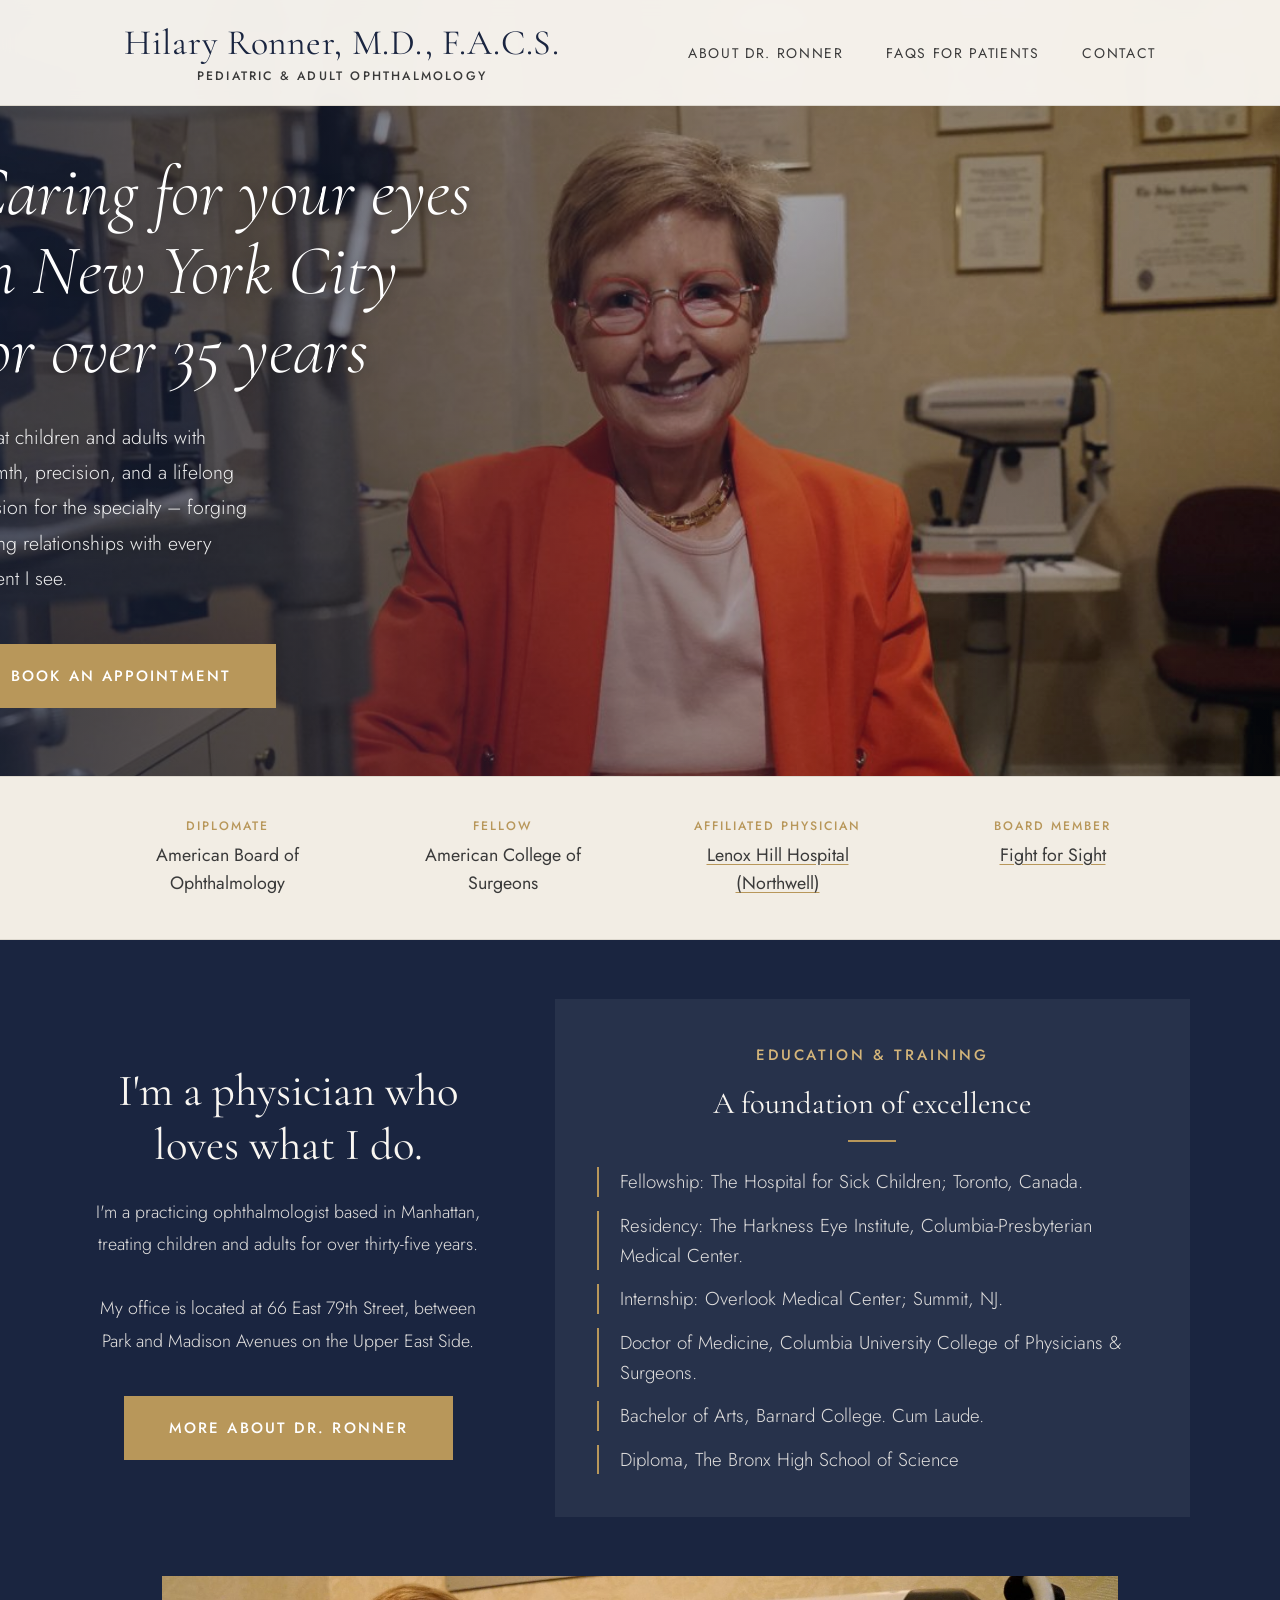
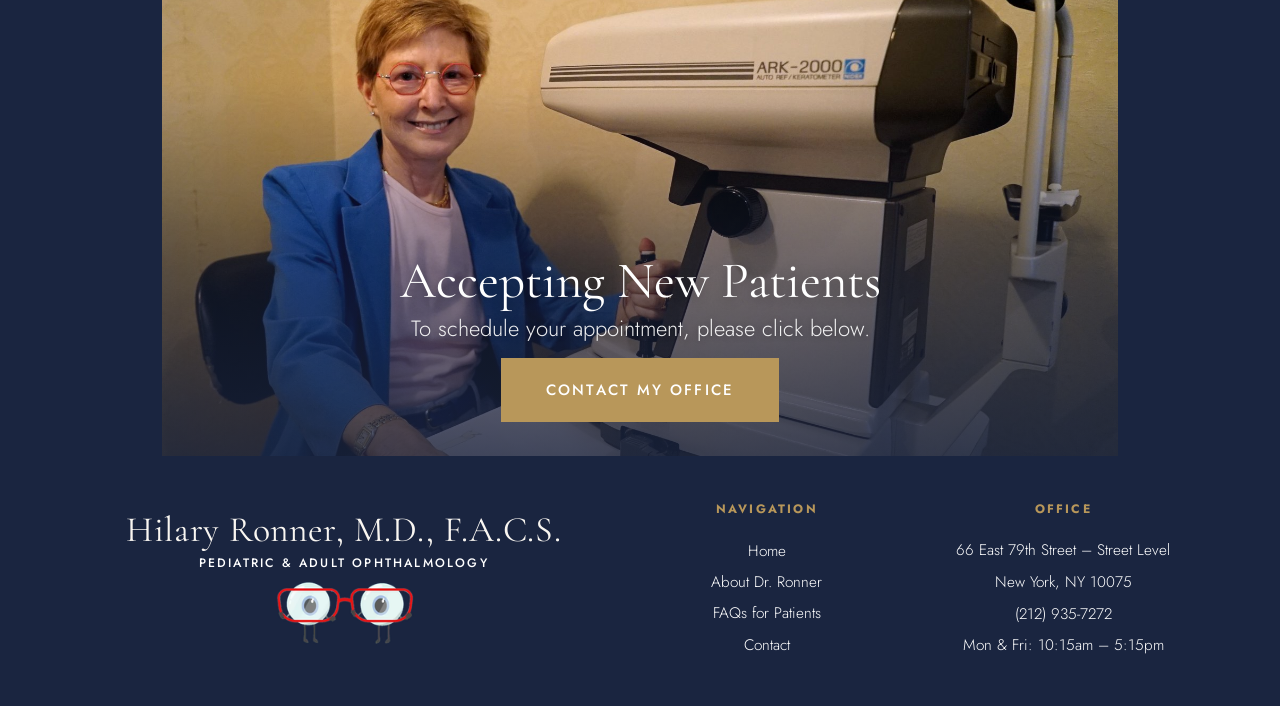
==== commit a62238e8: "Add files via upload" ====
--- a/index.html
+++ b/index.html
@@ -1,5 +1,4 @@
-<!DOCTYPE html>
-<html lang="en">
+<!DO[data-uri]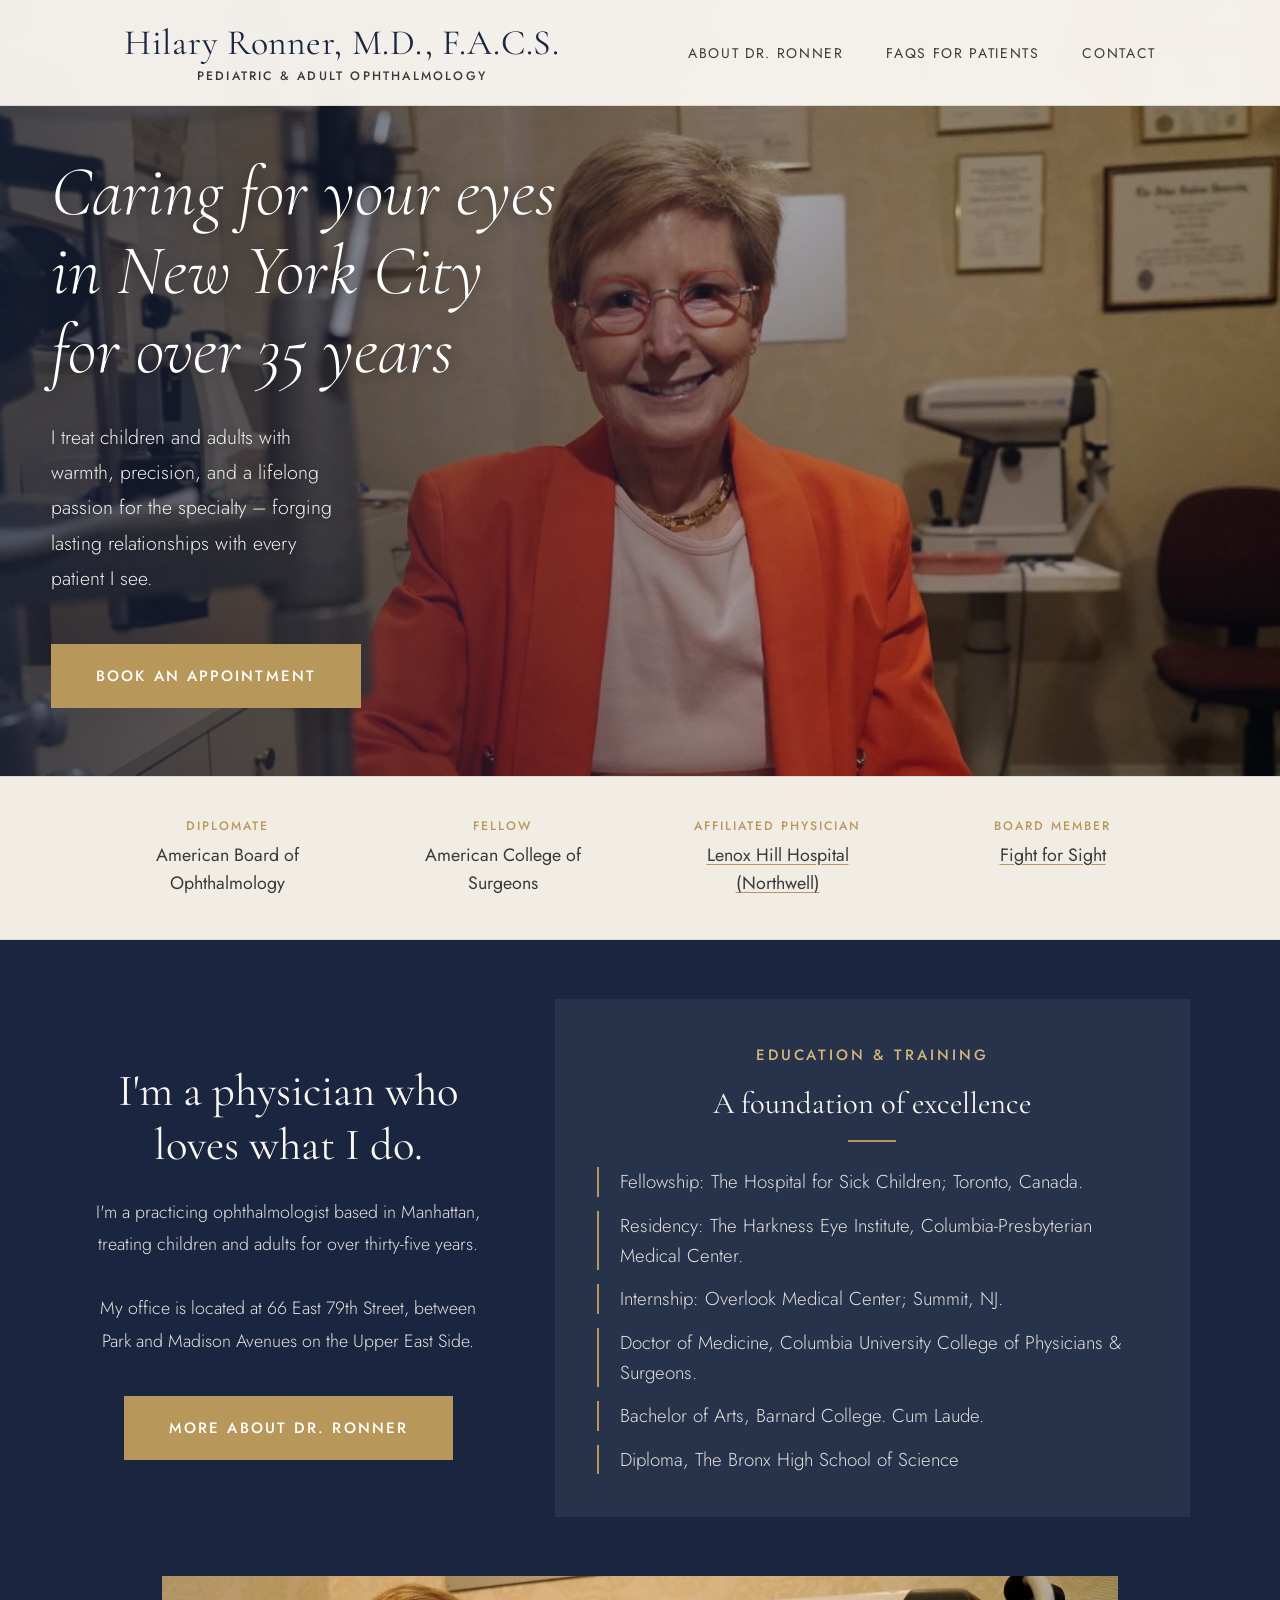
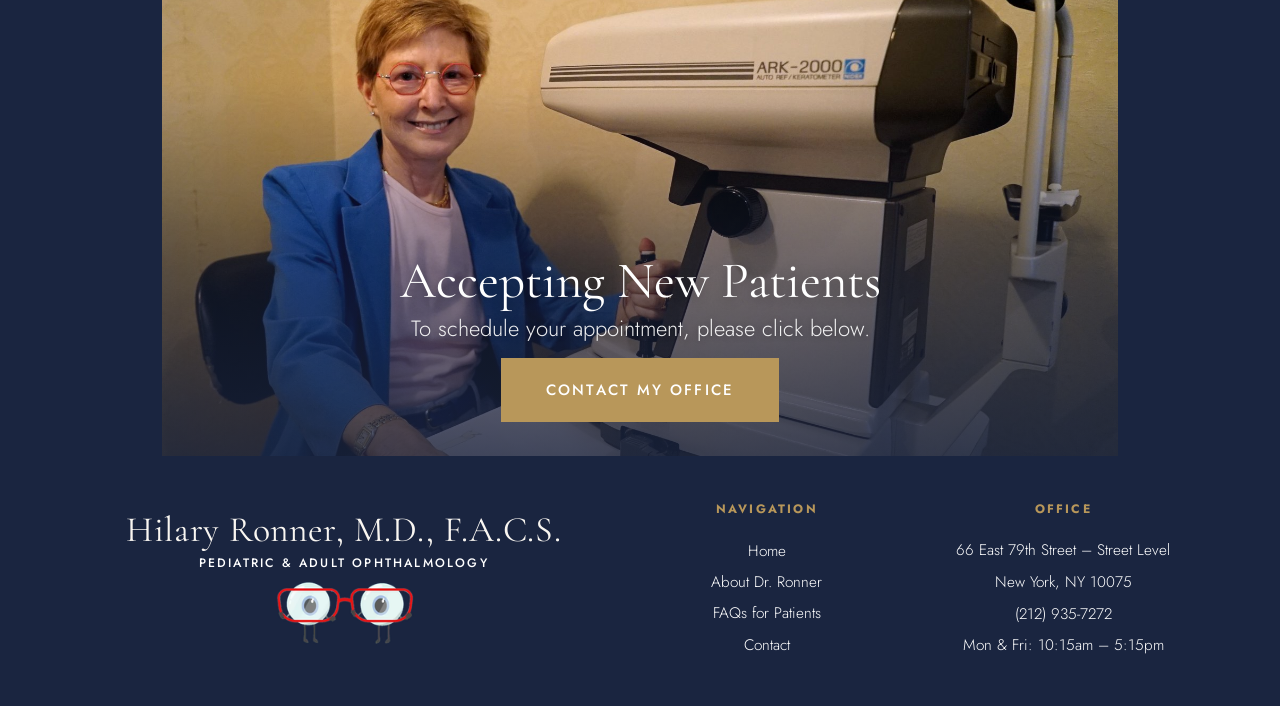
==== commit af09c24d: "Add files via upload" ====
--- a/index.html
+++ b/index.html
@@ -55,7 +55,7 @@
 .hero{min-height:82vh;display:flex;align-items:center;background:var(--navy);overflow:hidden;position:relative;padding:0}
 .hero::before{content:'';position:absolute;inset:0;background-image:url("[data-uri]");background-size:130%;background-position:center 35%;opacity:0.85;z-index:0}
 .hero::after{content:'';position:absolute;inset:0;background:linear-gradient(to right,rgba(26,37,64,0.65) 0%,rgba(26,37,64,0.28) 55%,rgba(26,37,64,0.02) 100%);z-index:1}
-.hero-inner{position:relative;z-index:2;max-width:var(--max-w);margin:0 auto;padding:9rem 2rem 4rem 0;width:100%;margin-left:-2rem;}
+.hero-inner{position:relative;z-index:2;max-width:var(--max-w);margin:0 0 0 0;padding:9rem 2rem 4rem 3rem;width:100%;}
 .hero-eyebrow{font-family:var(--sans);font-size:0.7rem;font-weight:500;letter-spacing:0.25em;text-transform:uppercase;color:var(--gold);margin-bottom:1.5rem}
 .hero h1{color:#ffffff;font-size:clamp(2.6rem,5.5vw,4.6rem);font-weight:300;font-style:italic;line-height:1.12;max-width:680px;margin-bottom:1.8rem;text-shadow:0 2px 16px rgba(0,0,0,0.45);text-align:left}
 .hero-sub{color:rgba(255,255,255,0.92);font-size:1.15rem;max-width:300px;margin-bottom:2.8rem;line-height:1.8;text-shadow:0 1px 10px rgba(0,0,0,0.4);text-align:left}
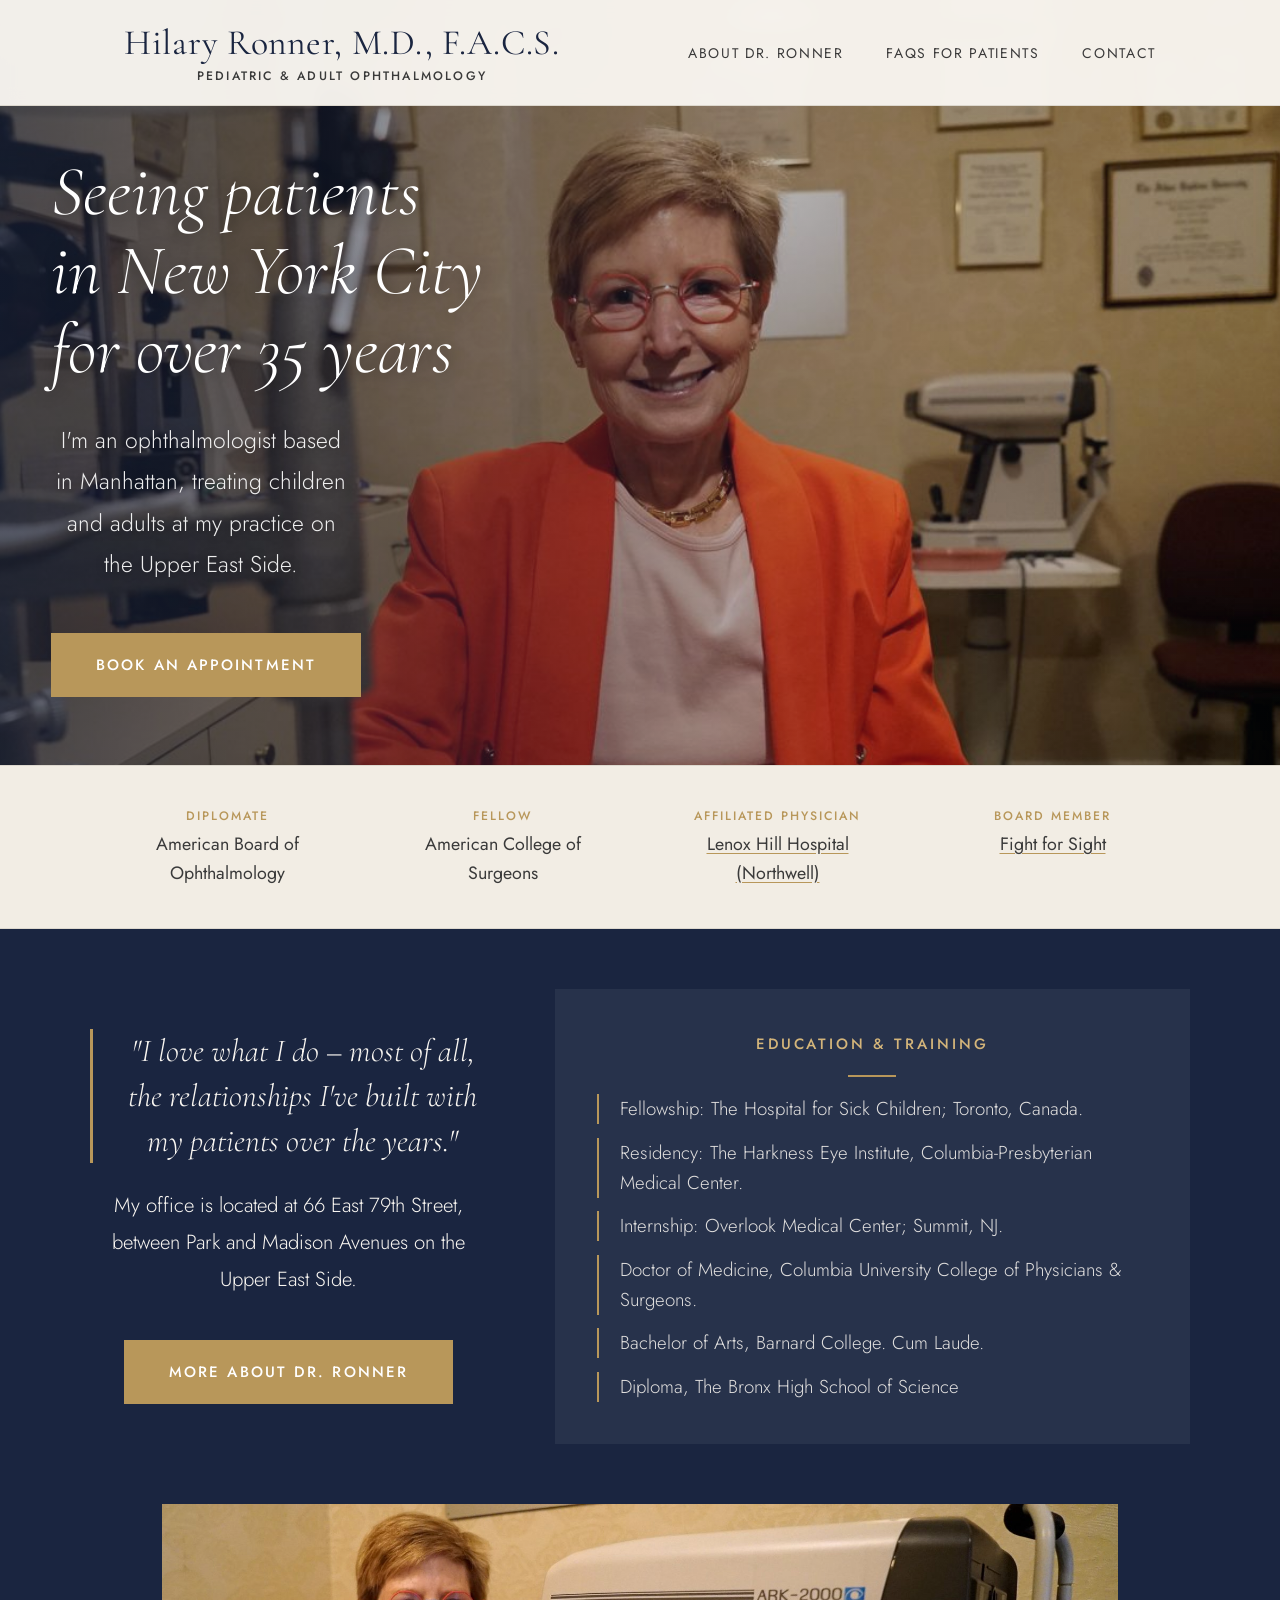
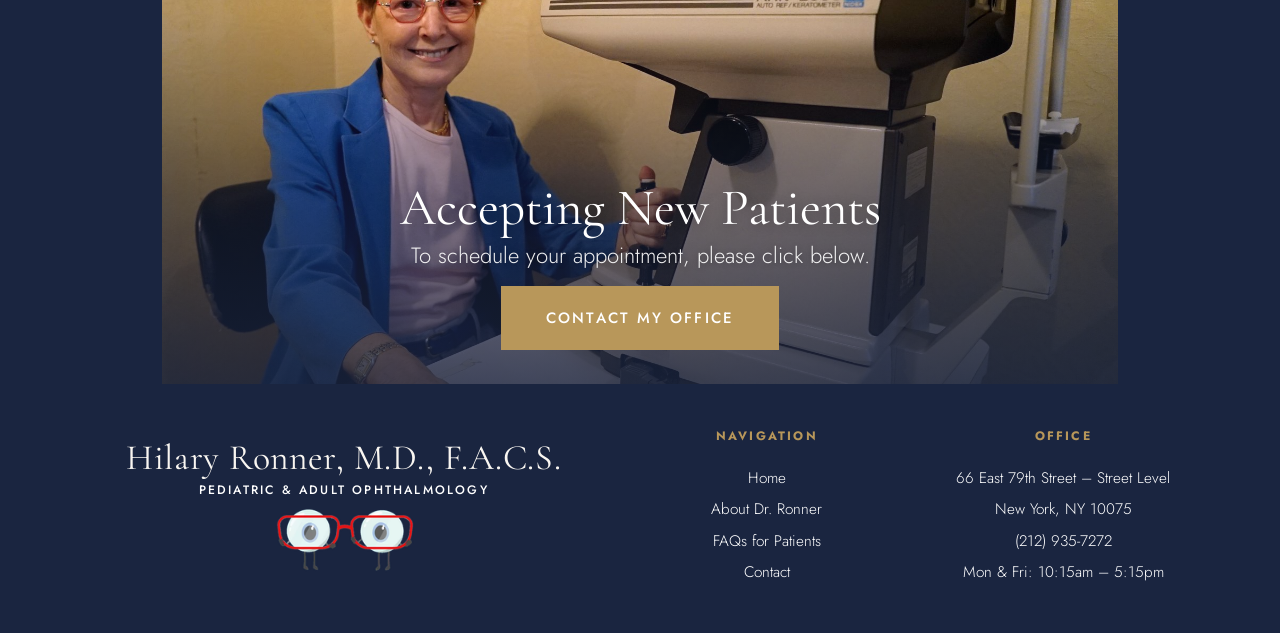
==== commit 467ca9ba: "Add files via upload" ====
--- a/index.html
+++ b/index.html
@@ -53,12 +53,12 @@
 
 /* Hero split */
 .hero{min-height:82vh;display:flex;align-items:center;background:var(--navy);overflow:hidden;position:relative;padding:0}
-.hero::before{content:'';position:absolute;inset:0;background-image:url("[data-uri]");background-size:130%;background-position:center 35%;opacity:0.85;z-index:0}
+.hero::before{content:'';position:absolute;inset:0;background-image:url("[data-uri]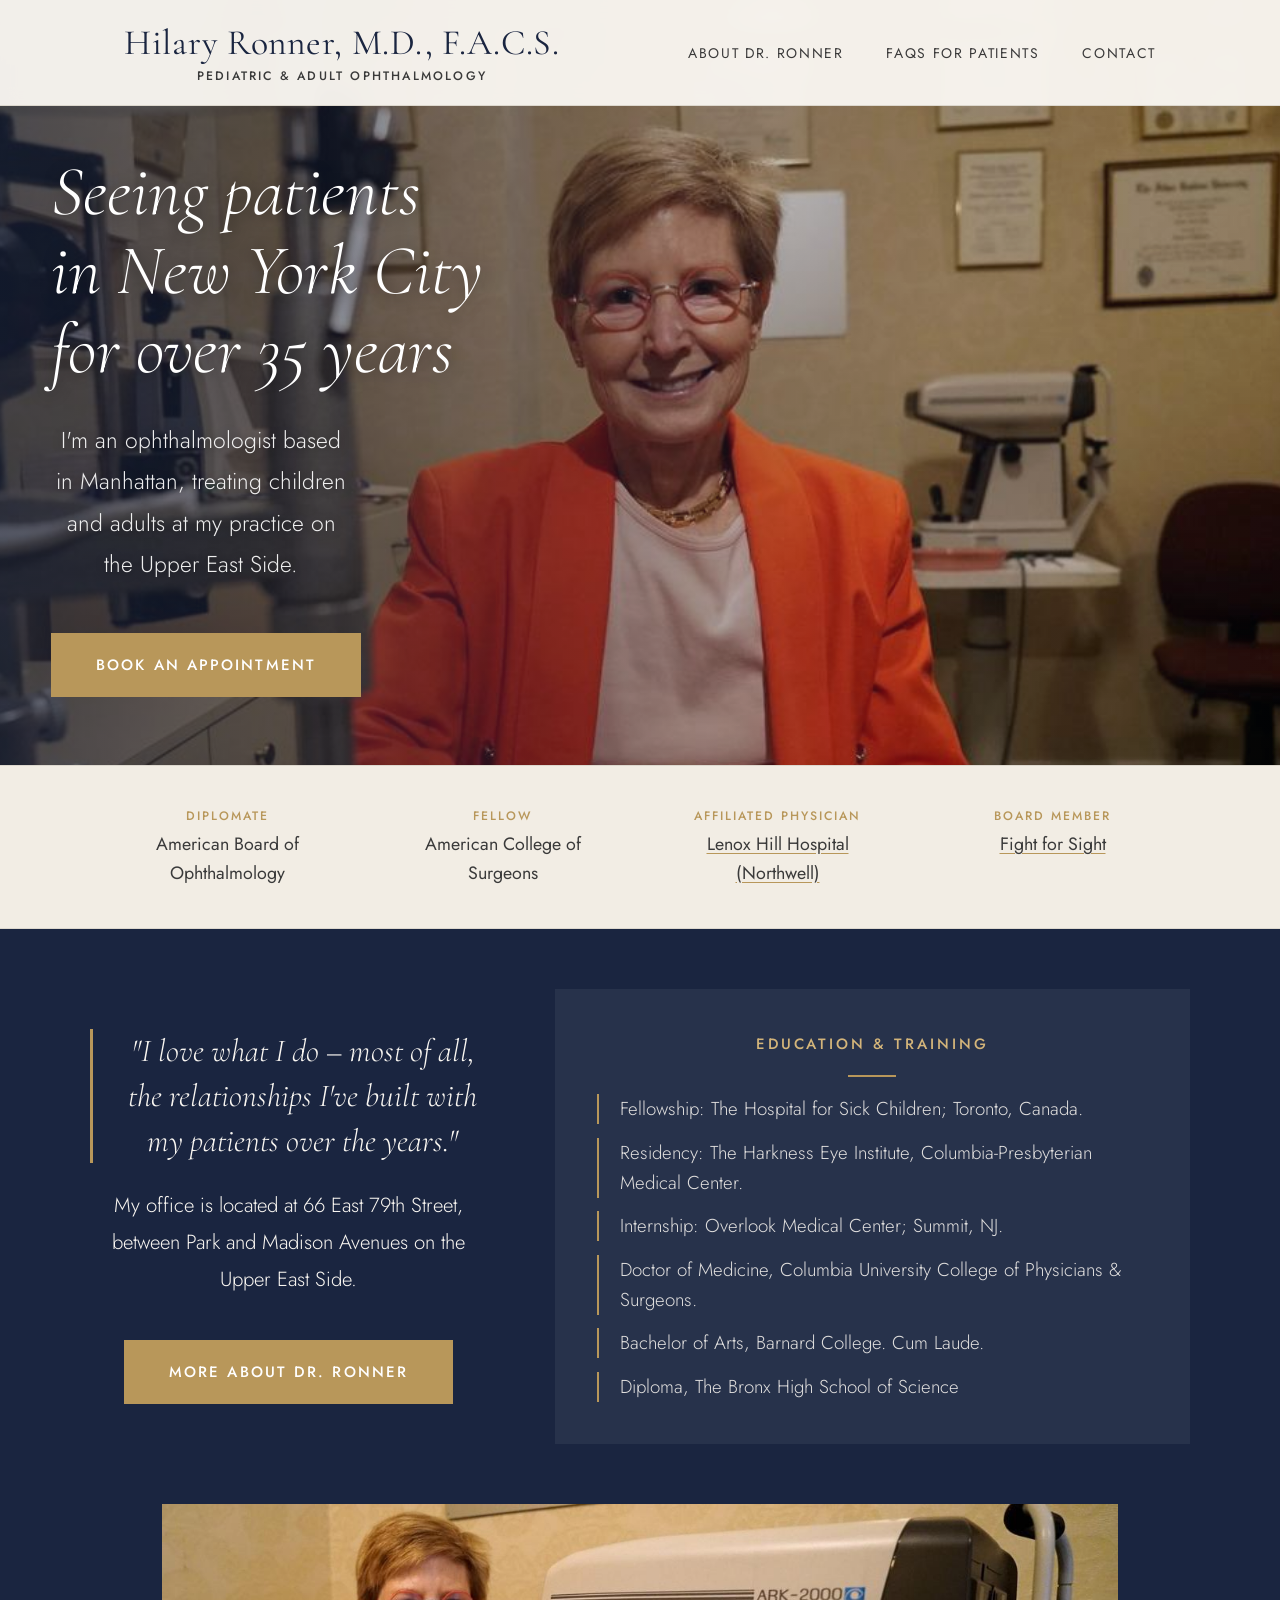
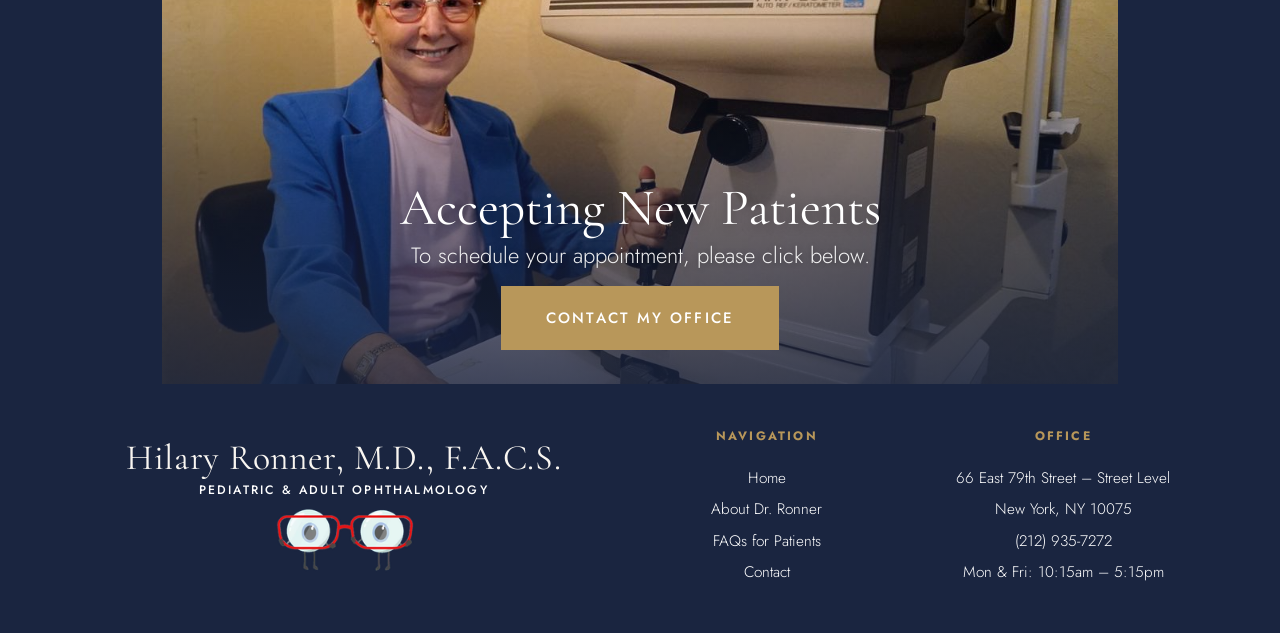
==== commit 76607e2f: "Add files via upload" ====
--- a/index.html
+++ b/index.html
@@ -1,4 +1,4 @@
-<!DO[data-uri]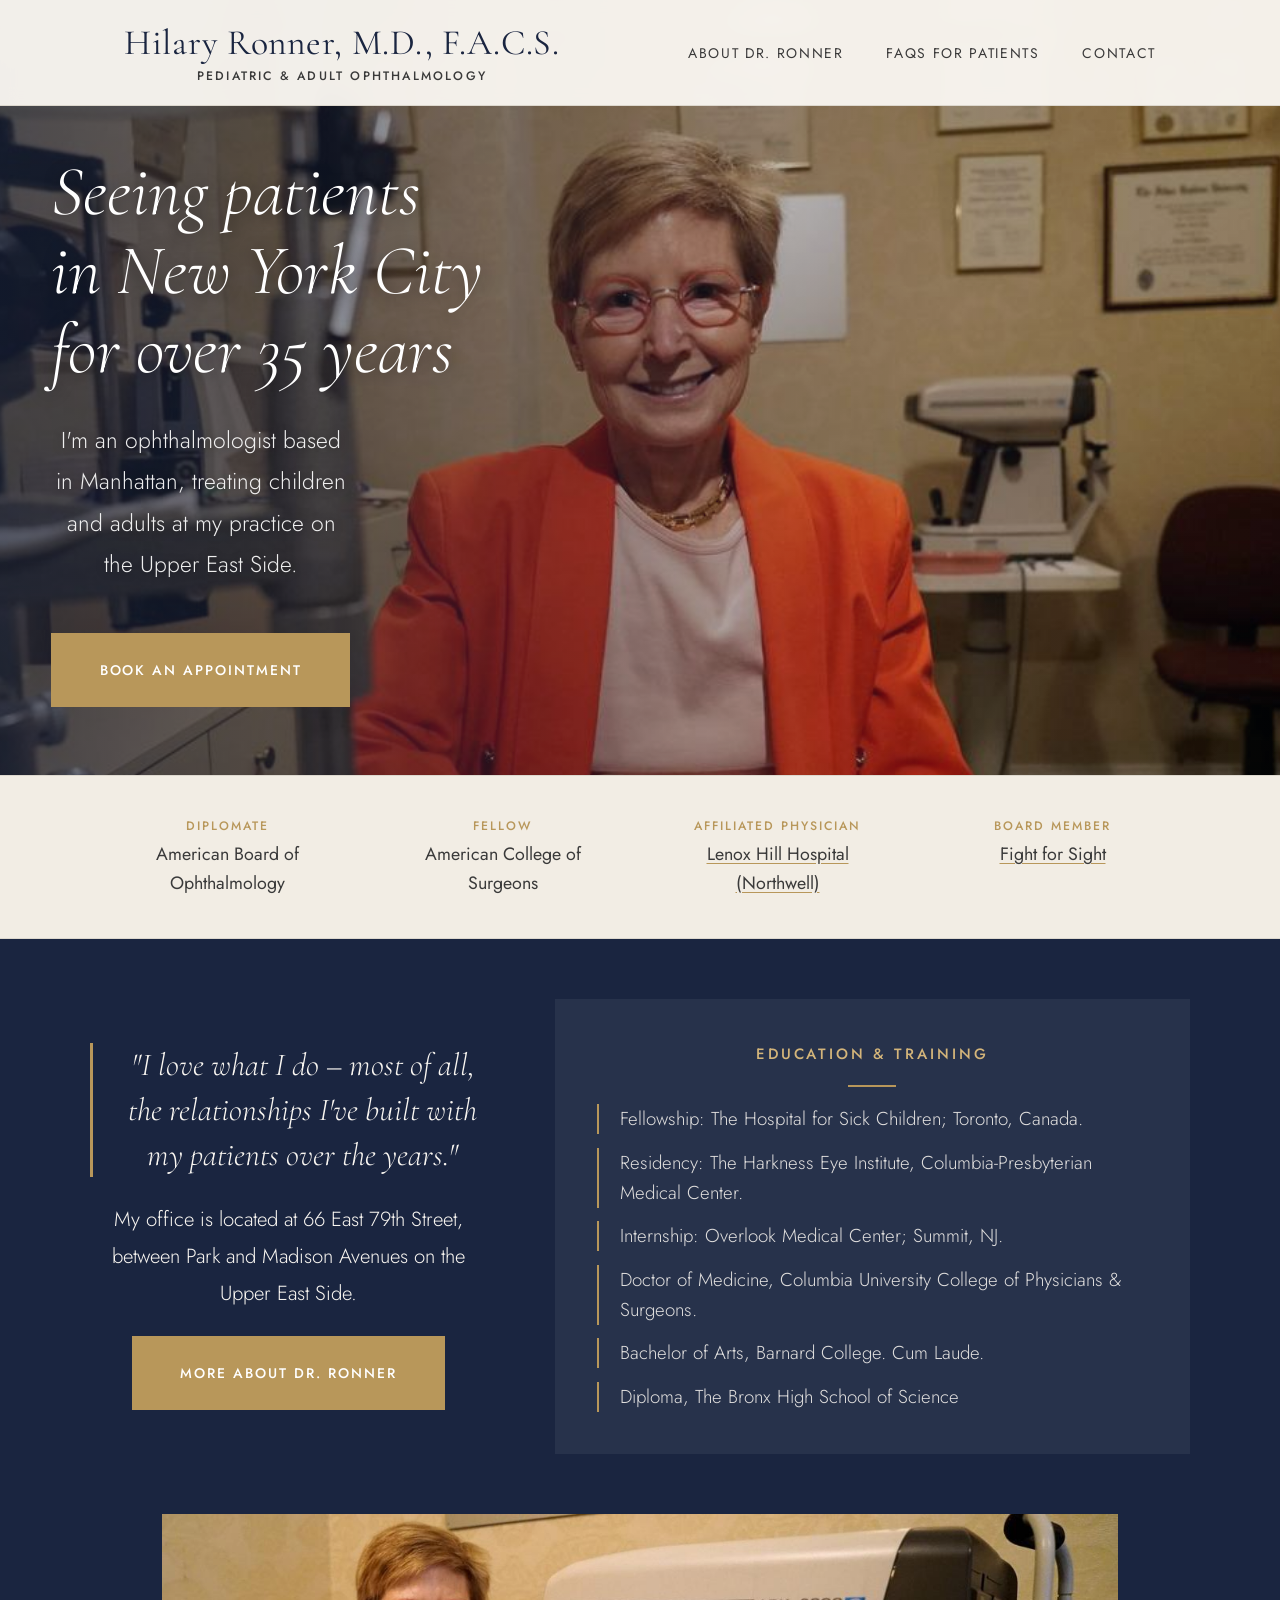
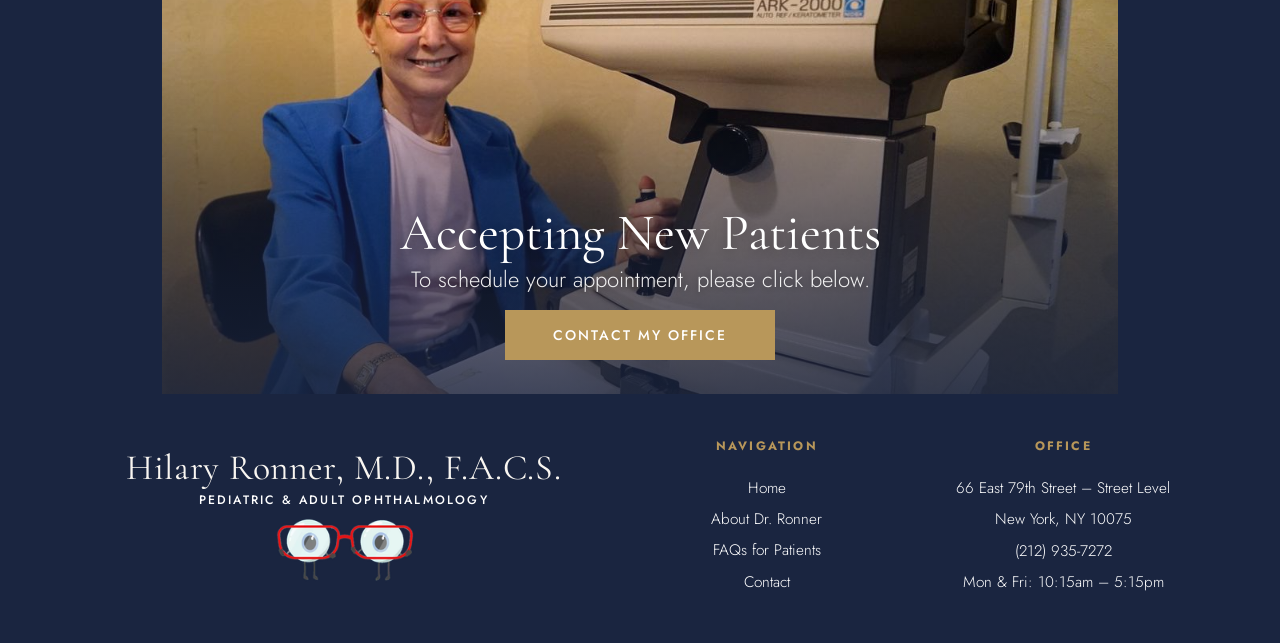
